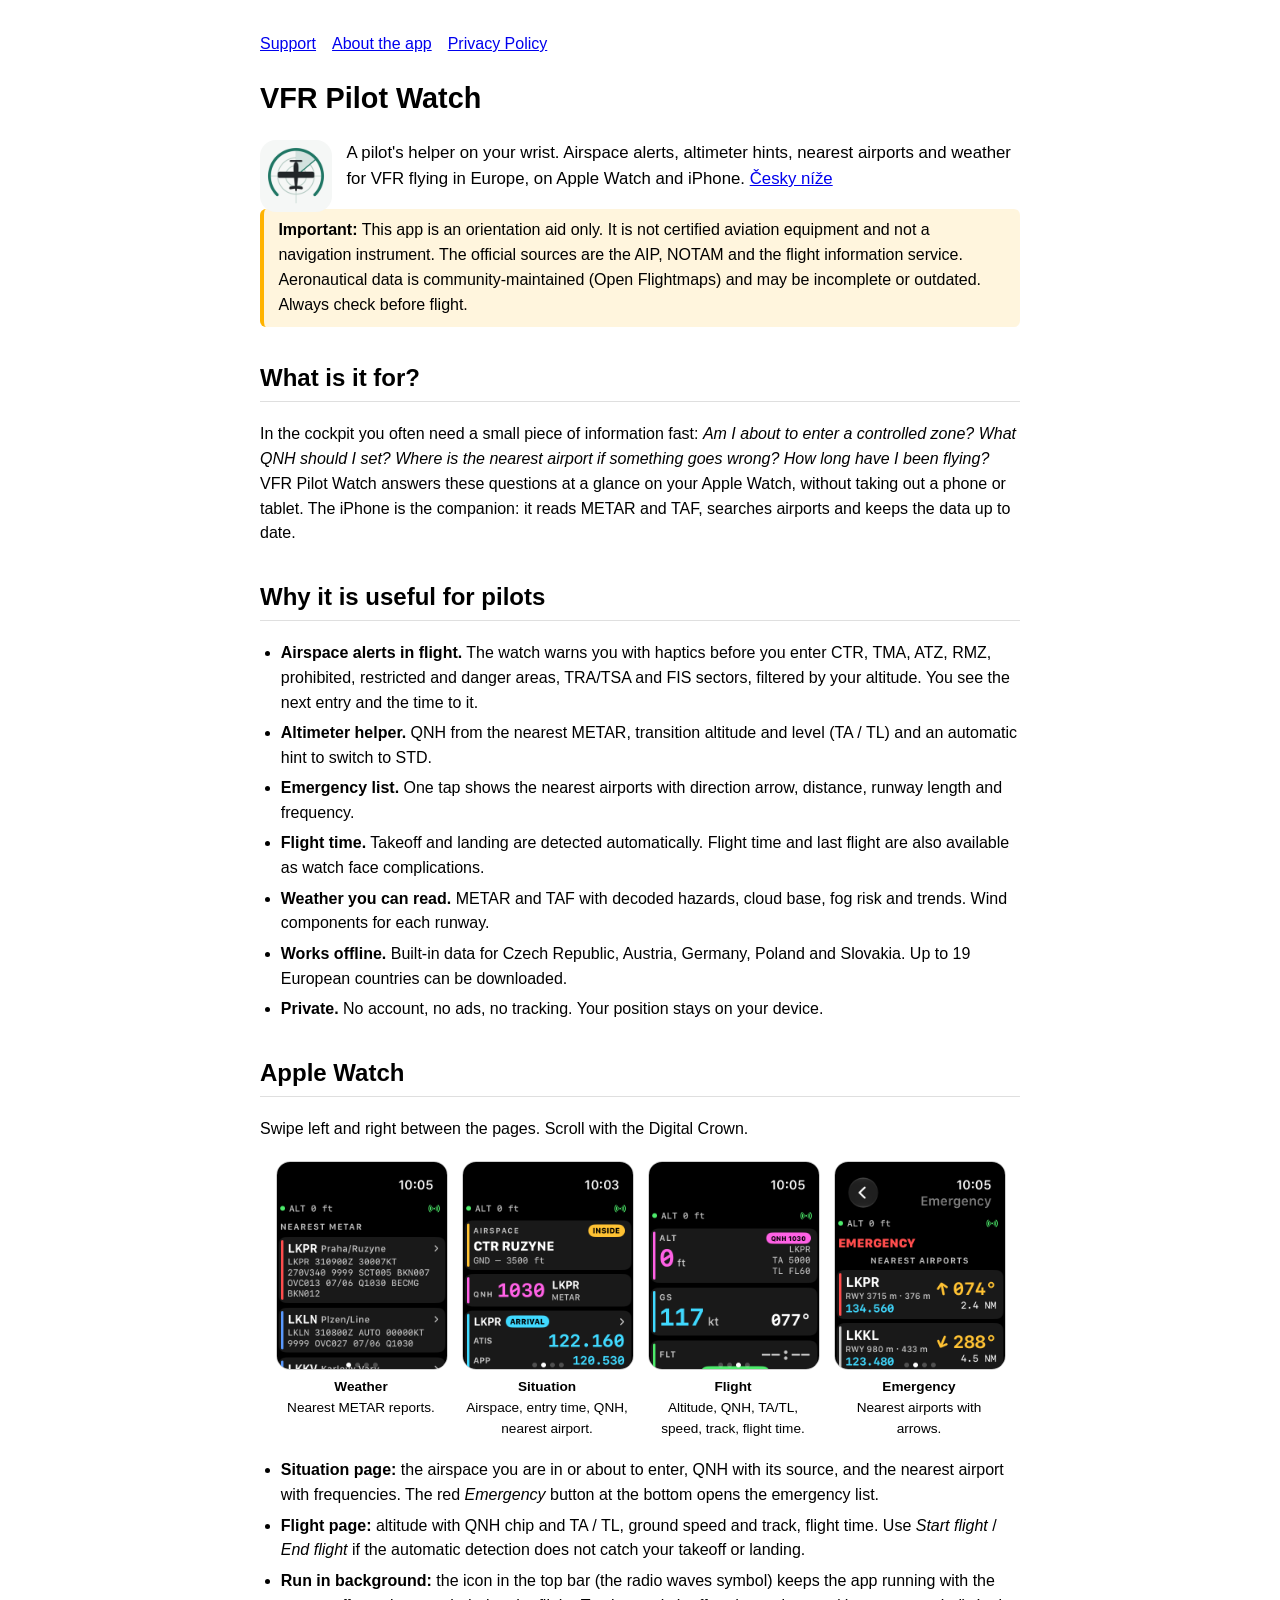
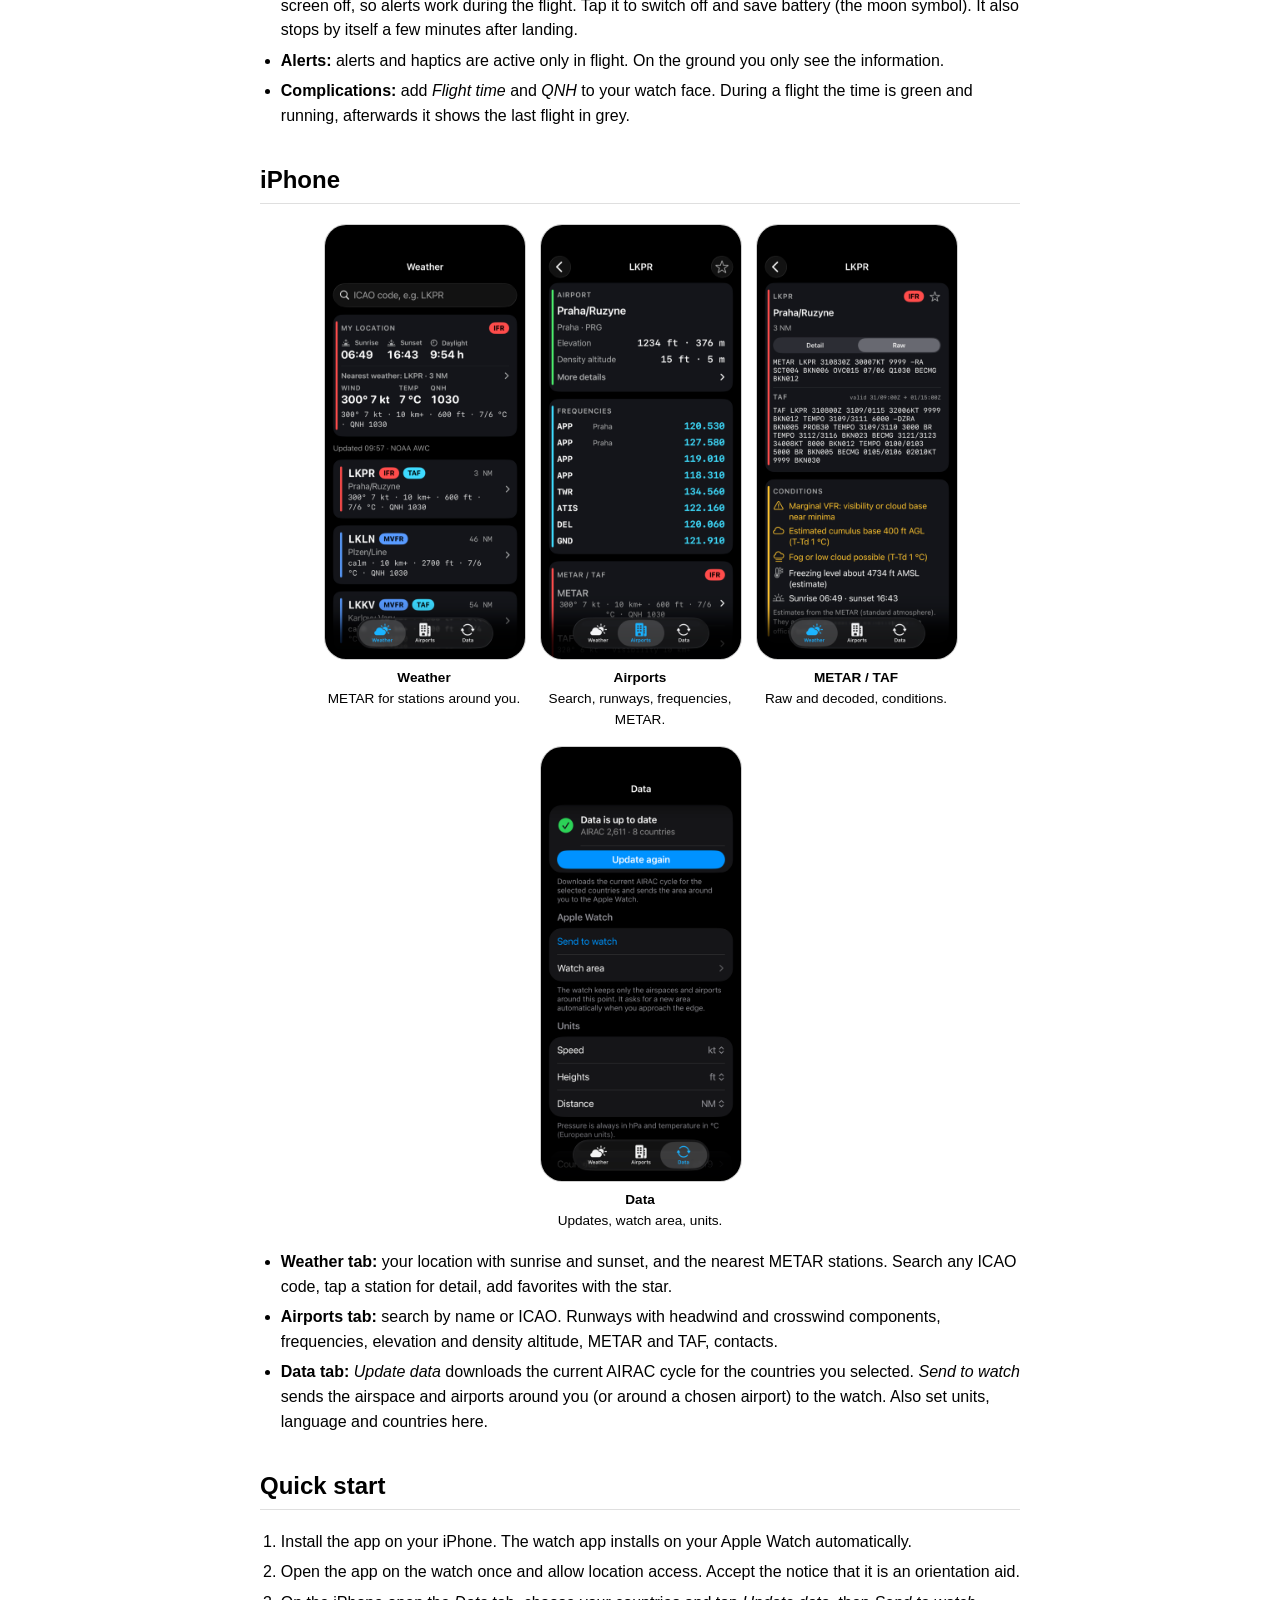
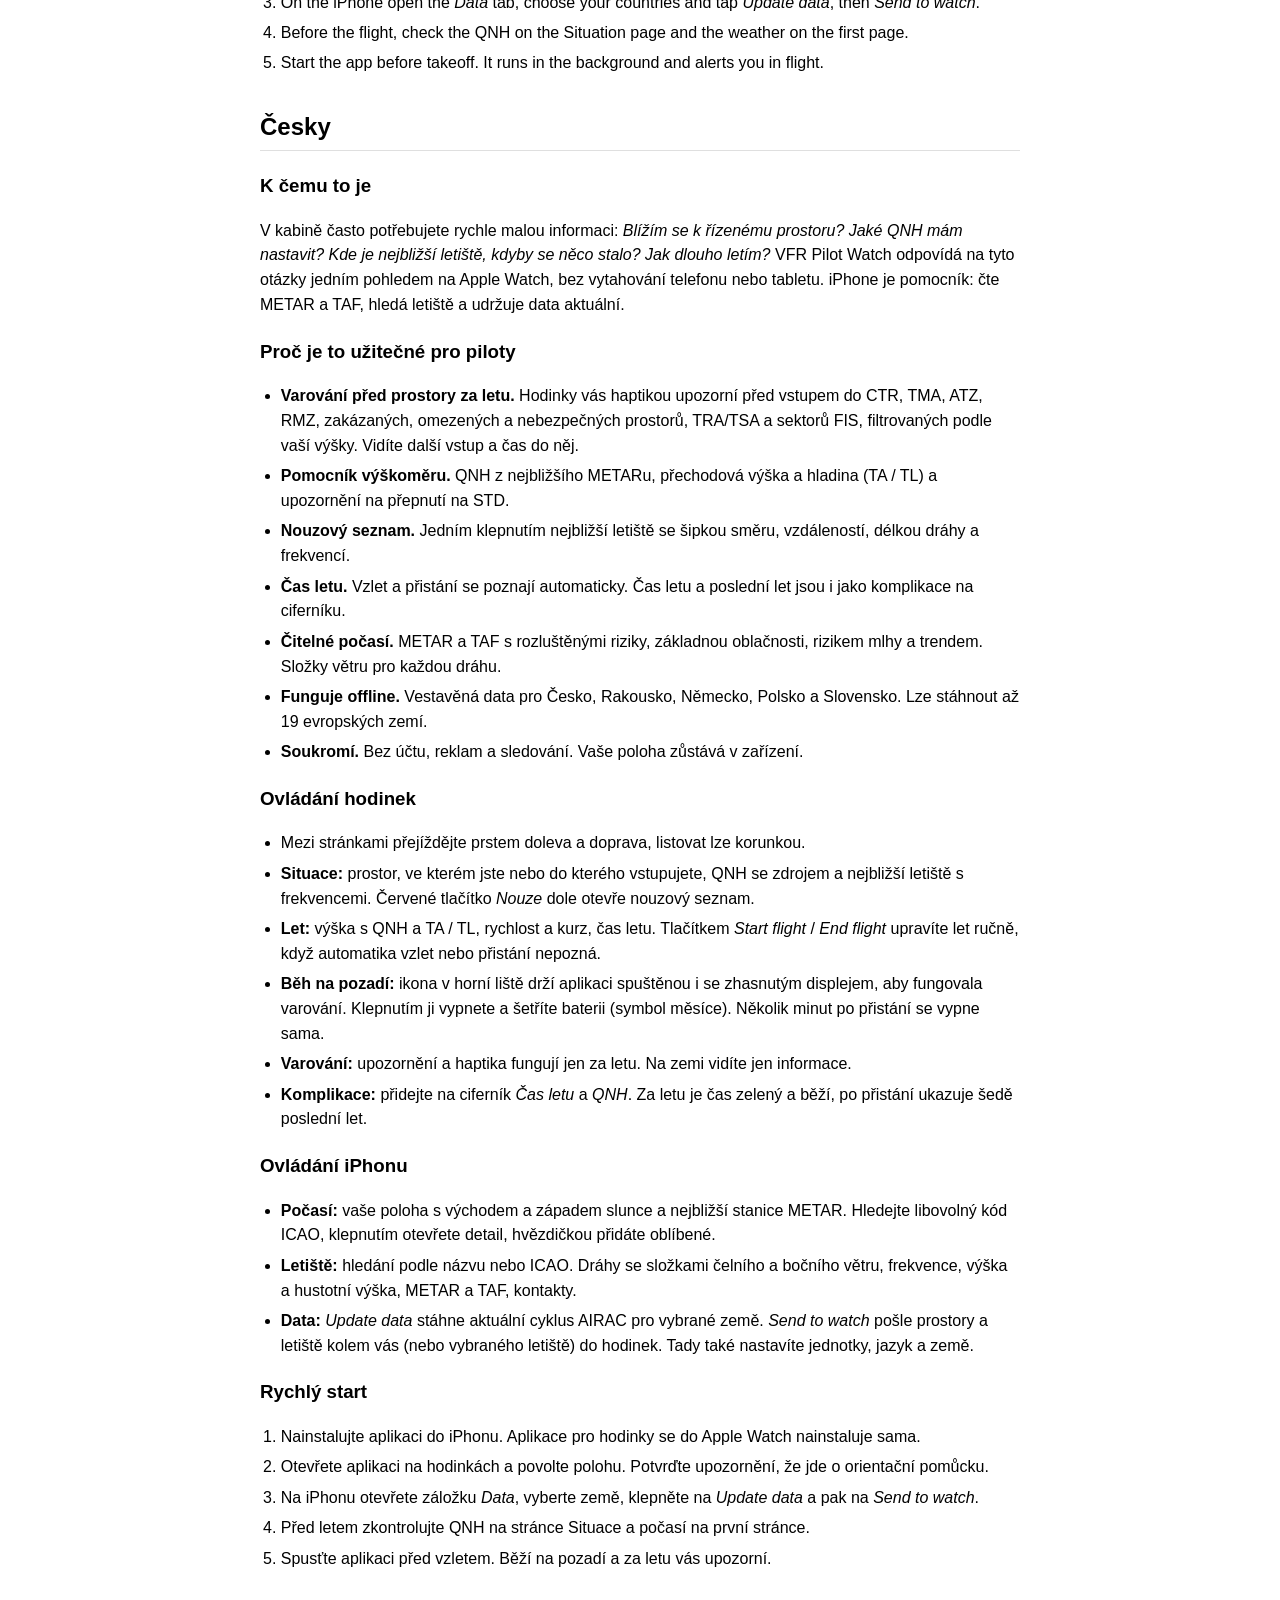
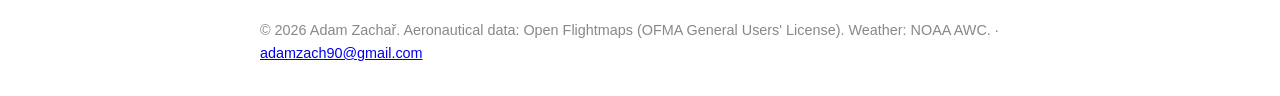
==== app.html @ dc6bc384 "Add About the app page with screenshots" ====
<!doctype html>
<html lang="en">
<head>
<meta charset="utf-8">
<meta name="viewport" content="width=device-width, initial-scale=1">
<title>VFR Pilot Watch – About the app</title>
<link rel="stylesheet" href="style.css">
</head>
<body>
<nav><a href="index.html">Support</a><a href="app.html">About the app</a><a href="privacy.html">Privacy Policy</a></nav>

<h1>VFR Pilot Watch</h1>
<p class="lead"><img class="icon" src="img/icon.png" alt="App icon" width="72" height="72">
A pilot's helper on your wrist. Airspace alerts, altimeter hints, nearest airports and weather for VFR flying in Europe, on Apple Watch and iPhone. <a href="#cs">Česky níže</a></p>

<div class="note">
<strong>Important:</strong> This app is an orientation aid only. It is not certified aviation equipment and not a navigation instrument.
The official sources are the AIP, NOTAM and the flight information service. Aeronautical data is community-maintained
(Open Flightmaps) and may be incomplete or outdated. Always check before flight.
</div>

<h2>What is it for?</h2>
<p>In the cockpit you often need a small piece of information fast: <em>Am I about to enter a controlled zone? What QNH should I set? Where is the nearest airport if something goes wrong? How long have I been flying?</em>
VFR Pilot Watch answers these questions at a glance on your Apple Watch, without taking out a phone or tablet.
The iPhone is the companion: it reads METAR and TAF, searches airports and keeps the data up to date.</p>

<h2>Why it is useful for pilots</h2>
<ul>
<li><strong>Airspace alerts in flight.</strong> The watch warns you with haptics before you enter CTR, TMA, ATZ, RMZ, prohibited, restricted and danger areas, TRA/TSA and FIS sectors, filtered by your altitude. You see the next entry and the time to it.</li>
<li><strong>Altimeter helper.</strong> QNH from the nearest METAR, transition altitude and level (TA / TL) and an automatic hint to switch to STD.</li>
<li><strong>Emergency list.</strong> One tap shows the nearest airports with direction arrow, distance, runway length and frequency.</li>
<li><strong>Flight time.</strong> Takeoff and landing are detected automatically. Flight time and last flight are also available as watch face complications.</li>
<li><strong>Weather you can read.</strong> METAR and TAF with decoded hazards, cloud base, fog risk and trends. Wind components for each runway.</li>
<li><strong>Works offline.</strong> Built-in data for Czech Republic, Austria, Germany, Poland and Slovakia. Up to 19 European countries can be downloaded.</li>
<li><strong>Private.</strong> No account, no ads, no tracking. Your position stays on your device.</li>
</ul>

<h2>Apple Watch</h2>
<p>Swipe left and right between the pages. Scroll with the Digital Crown.</p>
<div class="shots watch">
<figure><img src="img/watch-3.png" alt="Nearest METAR on Apple Watch"><figcaption><strong>Weather</strong><br>Nearest METAR reports.</figcaption></figure>
<figure><img src="img/watch-1.png" alt="Situation page on Apple Watch"><figcaption><strong>Situation</strong><br>Airspace, entry time, QNH, nearest airport.</figcaption></figure>
<figure><img src="img/watch-2.png" alt="Flight page on Apple Watch"><figcaption><strong>Flight</strong><br>Altitude, QNH, TA/TL, speed, track, flight time.</figcaption></figure>
<figure><img src="img/watch-4.png" alt="Emergency page on Apple Watch"><figcaption><strong>Emergency</strong><br>Nearest airports with arrows.</figcaption></figure>
</div>
<ul>
<li><strong>Situation page:</strong> the airspace you are in or about to enter, QNH with its source, and the nearest airport with frequencies. The red <em>Emergency</em> button at the bottom opens the emergency list.</li>
<li><strong>Flight page:</strong> altitude with QNH chip and TA / TL, ground speed and track, flight time. Use <em>Start flight</em> / <em>End flight</em> if the automatic detection does not catch your takeoff or landing.</li>
<li><strong>Run in background:</strong> the icon in the top bar (the radio waves symbol) keeps the app running with the screen off, so alerts work during the flight. Tap it to switch off and save battery (the moon symbol). It also stops by itself a few minutes after landing.</li>
<li><strong>Alerts:</strong> alerts and haptics are active only in flight. On the ground you only see the information.</li>
<li><strong>Complications:</strong> add <em>Flight time</em> and <em>QNH</em> to your watch face. During a flight the time is green and running, afterwards it shows the last flight in grey.</li>
</ul>

<h2>iPhone</h2>
<div class="shots phone">
<figure><img src="img/iphone-2.png" alt="Weather tab on iPhone"><figcaption><strong>Weather</strong><br>METAR for stations around you.</figcaption></figure>
<figure><img src="img/iphone-1.png" alt="Airport detail on iPhone"><figcaption><strong>Airports</strong><br>Search, runways, frequencies, METAR.</figcaption></figure>
<figure><img src="img/iphone-3.png" alt="METAR and TAF detail on iPhone"><figcaption><strong>METAR / TAF</strong><br>Raw and decoded, conditions.</figcaption></figure>
<figure><img src="img/iphone-4.png" alt="Data tab on iPhone"><figcaption><strong>Data</strong><br>Updates, watch area, units.</figcaption></figure>
</div>
<ul>
<li><strong>Weather tab:</strong> your location with sunrise and sunset, and the nearest METAR stations. Search any ICAO code, tap a station for detail, add favorites with the star.</li>
<li><strong>Airports tab:</strong> search by name or ICAO. Runways with headwind and crosswind components, frequencies, elevation and density altitude, METAR and TAF, contacts.</li>
<li><strong>Data tab:</strong> <em>Update data</em> downloads the current AIRAC cycle for the countries you selected. <em>Send to watch</em> sends the airspace and airports around you (or around a chosen airport) to the watch. Also set units, language and countries here.</li>
</ul>

<h2>Quick start</h2>
<ol>
<li>Install the app on your iPhone. The watch app installs on your Apple Watch automatically.</li>
<li>Open the app on the watch once and allow location access. Accept the notice that it is an orientation aid.</li>
<li>On the iPhone open the <em>Data</em> tab, choose your countries and tap <em>Update data</em>, then <em>Send to watch</em>.</li>
<li>Before the flight, check the QNH on the Situation page and the weather on the first page.</li>
<li>Start the app before takeoff. It runs in the background and alerts you in flight.</li>
</ol>

<h2 id="cs">Česky</h2>
<h3>K čemu to je</h3>
<p>V kabině často potřebujete rychle malou informaci: <em>Blížím se k řízenému prostoru? Jaké QNH mám nastavit? Kde je nejbližší letiště, kdyby se něco stalo? Jak dlouho letím?</em>
VFR Pilot Watch odpovídá na tyto otázky jedním pohledem na Apple Watch, bez vytahování telefonu nebo tabletu.
iPhone je pomocník: čte METAR a TAF, hledá letiště a udržuje data aktuální.</p>

<h3>Proč je to užitečné pro piloty</h3>
<ul>
<li><strong>Varování před prostory za letu.</strong> Hodinky vás haptikou upozorní před vstupem do CTR, TMA, ATZ, RMZ, zakázaných, omezených a nebezpečných prostorů, TRA/TSA a sektorů FIS, filtrovaných podle vaší výšky. Vidíte další vstup a čas do něj.</li>
<li><strong>Pomocník výškoměru.</strong> QNH z nejbližšího METARu, přechodová výška a hladina (TA / TL) a upozornění na přepnutí na STD.</li>
<li><strong>Nouzový seznam.</strong> Jedním klepnutím nejbližší letiště se šipkou směru, vzdáleností, délkou dráhy a frekvencí.</li>
<li><strong>Čas letu.</strong> Vzlet a přistání se poznají automaticky. Čas letu a poslední let jsou i jako komplikace na ciferníku.</li>
<li><strong>Čitelné počasí.</strong> METAR a TAF s rozluštěnými riziky, základnou oblačnosti, rizikem mlhy a trendem. Složky větru pro každou dráhu.</li>
<li><strong>Funguje offline.</strong> Vestavěná data pro Česko, Rakousko, Německo, Polsko a Slovensko. Lze stáhnout až 19 evropských zemí.</li>
<li><strong>Soukromí.</strong> Bez účtu, reklam a sledování. Vaše poloha zůstává v zařízení.</li>
</ul>

<h3>Ovládání hodinek</h3>
<ul>
<li>Mezi stránkami přejíždějte prstem doleva a doprava, listovat lze korunkou.</li>
<li><strong>Situace:</strong> prostor, ve kterém jste nebo do kterého vstupujete, QNH se zdrojem a nejbližší letiště s frekvencemi. Červené tlačítko <em>Nouze</em> dole otevře nouzový seznam.</li>
<li><strong>Let:</strong> výška s QNH a TA / TL, rychlost a kurz, čas letu. Tlačítkem <em>Start flight</em> / <em>End flight</em> upravíte let ručně, když automatika vzlet nebo přistání nepozná.</li>
<li><strong>Běh na pozadí:</strong> ikona v horní liště drží aplikaci spuštěnou i se zhasnutým displejem, aby fungovala varování. Klepnutím ji vypnete a šetříte baterii (symbol měsíce). Několik minut po přistání se vypne sama.</li>
<li><strong>Varování:</strong> upozornění a haptika fungují jen za letu. Na zemi vidíte jen informace.</li>
<li><strong>Komplikace:</strong> přidejte na ciferník <em>Čas letu</em> a <em>QNH</em>. Za letu je čas zelený a běží, po přistání ukazuje šedě poslední let.</li>
</ul>

<h3>Ovládání iPhonu</h3>
<ul>
<li><strong>Počasí:</strong> vaše poloha s východem a západem slunce a nejbližší stanice METAR. Hledejte libovolný kód ICAO, klepnutím otevřete detail, hvězdičkou přidáte oblíbené.</li>
<li><strong>Letiště:</strong> hledání podle názvu nebo ICAO. Dráhy se složkami čelního a bočního větru, frekvence, výška a hustotní výška, METAR a TAF, kontakty.</li>
<li><strong>Data:</strong> <em>Update data</em> stáhne aktuální cyklus AIRAC pro vybrané země. <em>Send to watch</em> pošle prostory a letiště kolem vás (nebo vybraného letiště) do hodinek. Tady také nastavíte jednotky, jazyk a země.</li>
</ul>

<h3>Rychlý start</h3>
<ol>
<li>Nainstalujte aplikaci do iPhonu. Aplikace pro hodinky se do Apple Watch nainstaluje sama.</li>
<li>Otevřete aplikaci na hodinkách a povolte polohu. Potvrďte upozornění, že jde o orientační pomůcku.</li>
<li>Na iPhonu otevřete záložku <em>Data</em>, vyberte země, klepněte na <em>Update data</em> a pak na <em>Send to watch</em>.</li>
<li>Před letem zkontrolujte QNH na stránce Situace a počasí na první stránce.</li>
<li>Spusťte aplikaci před vzletem. Běží na pozadí a za letu vás upozorní.</li>
</ol>

<footer>© 2026 Adam Zachař. Aeronautical data: Open Flightmaps (OFMA General Users' License). Weather: NOAA AWC. · <a href="mailto:adamzach90@gmail.com">adamzach90@gmail.com</a></footer>
</body>
</html>
---- style.css ----
:root { color-scheme: light dark; }
body { font: 16px/1.55 -apple-system, BlinkMacSystemFont, "Segoe UI", Roboto, sans-serif; max-width: 760px; margin: 2rem auto; padding: 0 1.2rem; }
h1 { font-size: 1.8rem; } h2 { margin-top: 2rem; border-bottom: 1px solid #8884; padding-bottom: .3rem; }
nav a { margin-right: 1rem; } code { background: #8882; padding: 0 .3em; border-radius: 4px; }
.note { background: #ffb30022; border-left: 4px solid #ffb300; padding: .6rem .9rem; border-radius: 6px; }
footer { margin-top: 3rem; font-size: .9rem; color: #888; }
.lead { font-size: 1.05rem; }
.lead .icon { float: left; margin: 0 .9rem .4rem 0; border-radius: 16px; }
.shots { display: flex; flex-wrap: wrap; gap: 1rem; justify-content: center; margin: 1.2rem 0; }
.shots figure { margin: 0; text-align: center; font-size: .85rem; }
.shots img { display: block; margin: 0 auto .4rem; border-radius: 14px; border: 1px solid #8886; }
.shots.watch figure { width: 170px; }
.shots.watch img { width: 170px; height: auto; }
.shots.phone figure { width: 200px; }
.shots.phone img { width: 200px; height: auto; border-radius: 22px; }
ol, ul { padding-left: 1.3rem; }
li { margin: .35rem 0; }
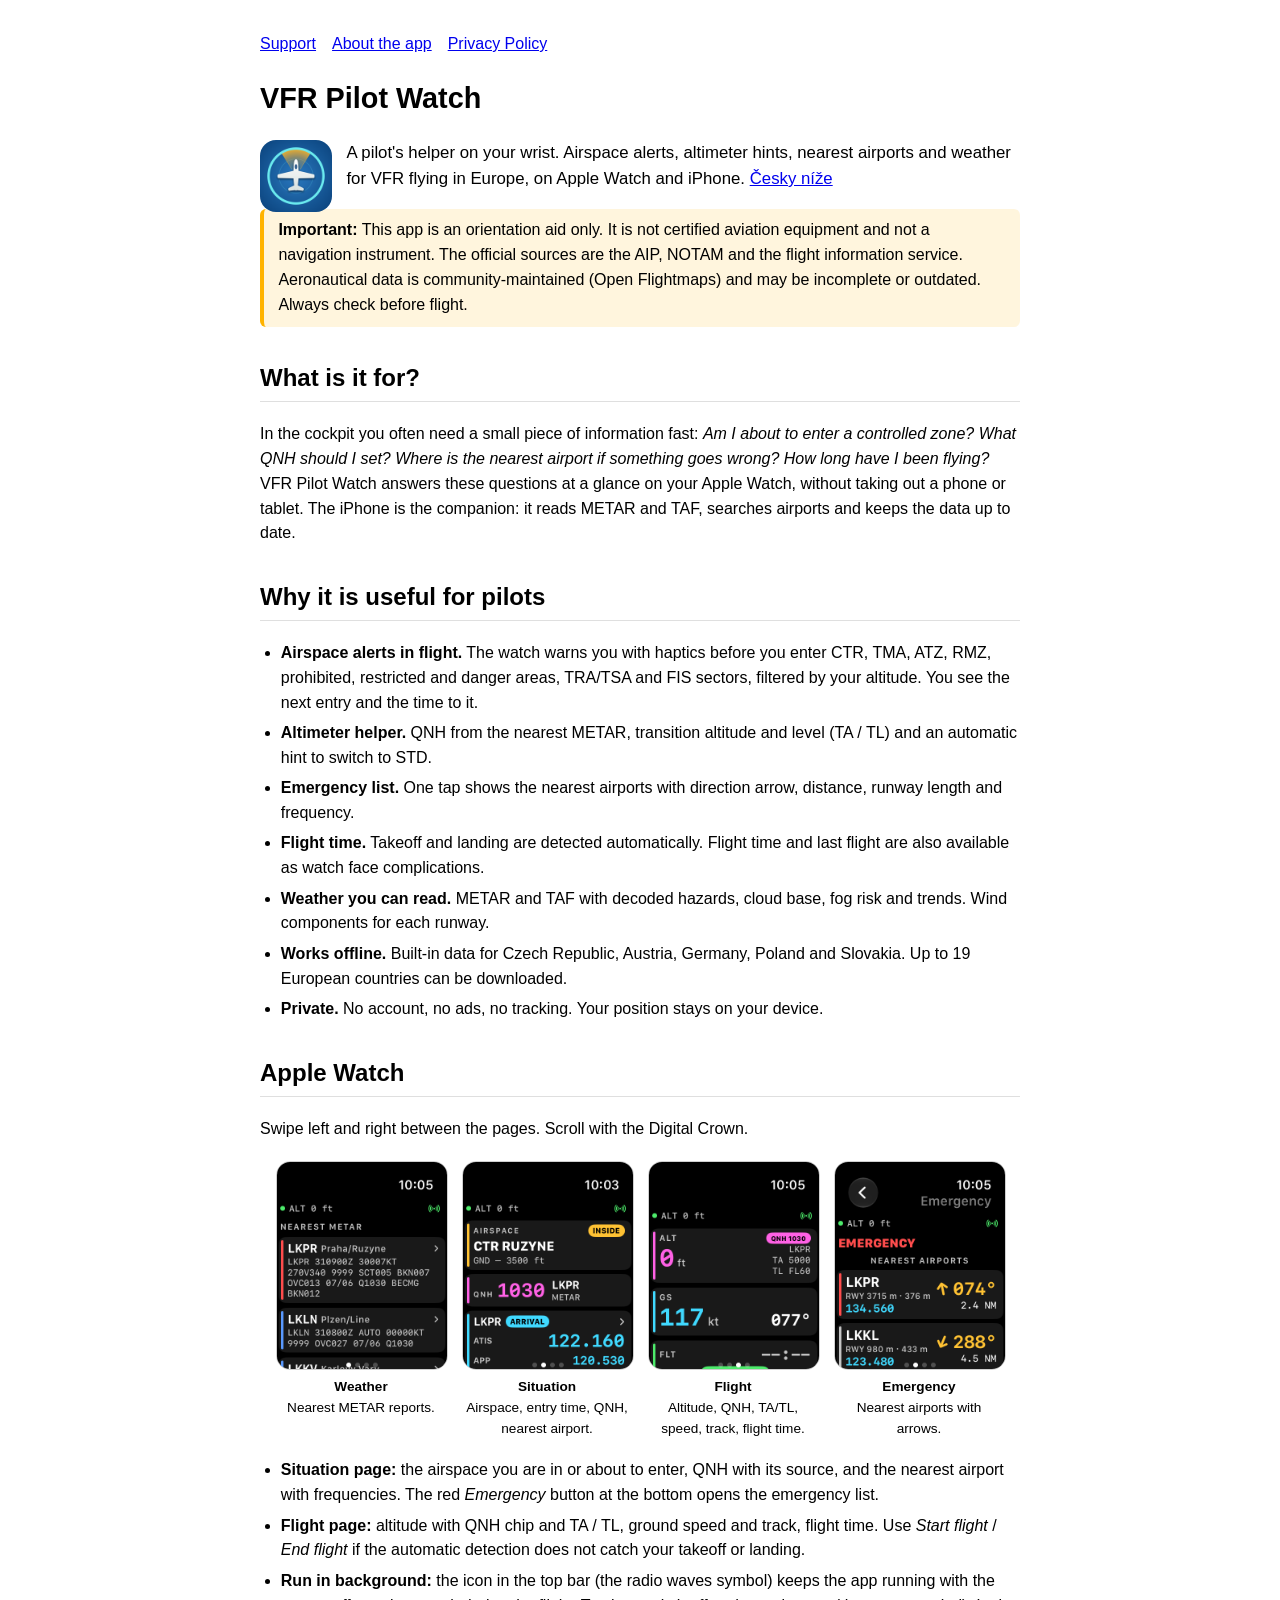
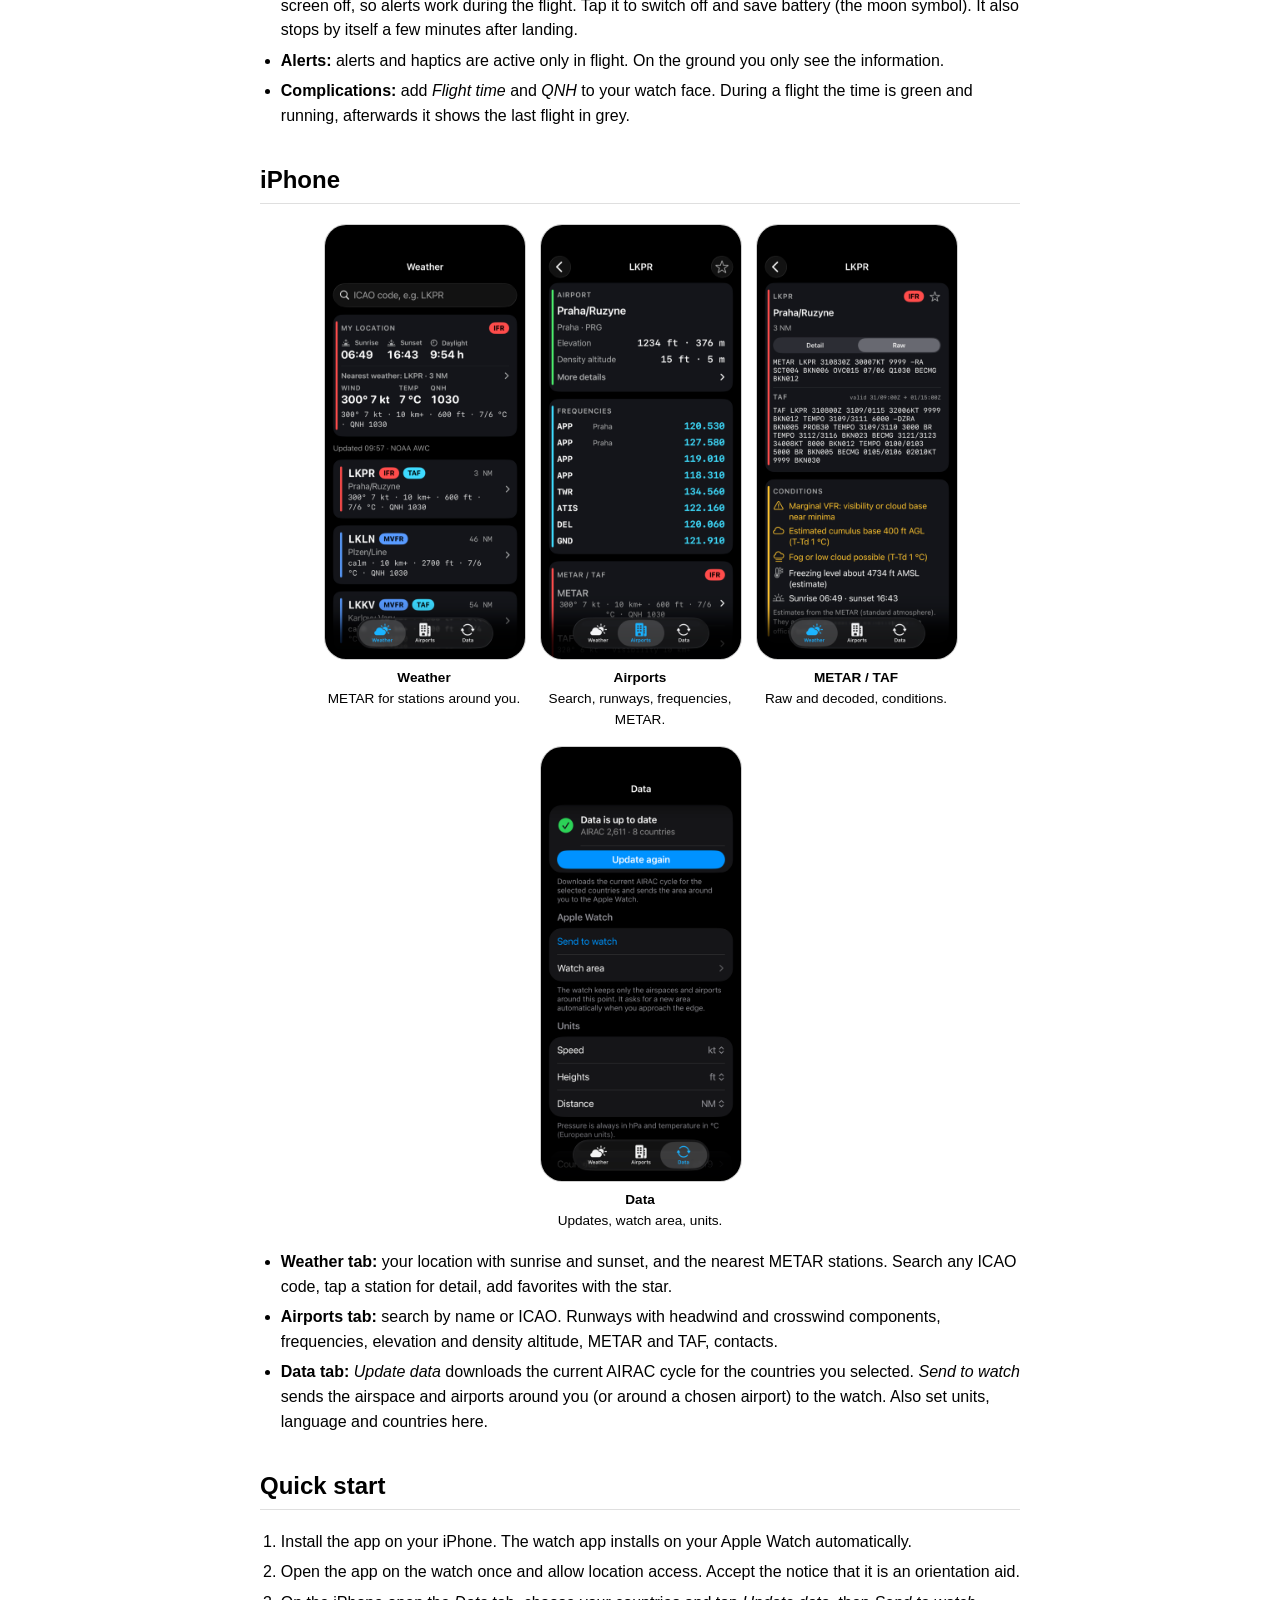
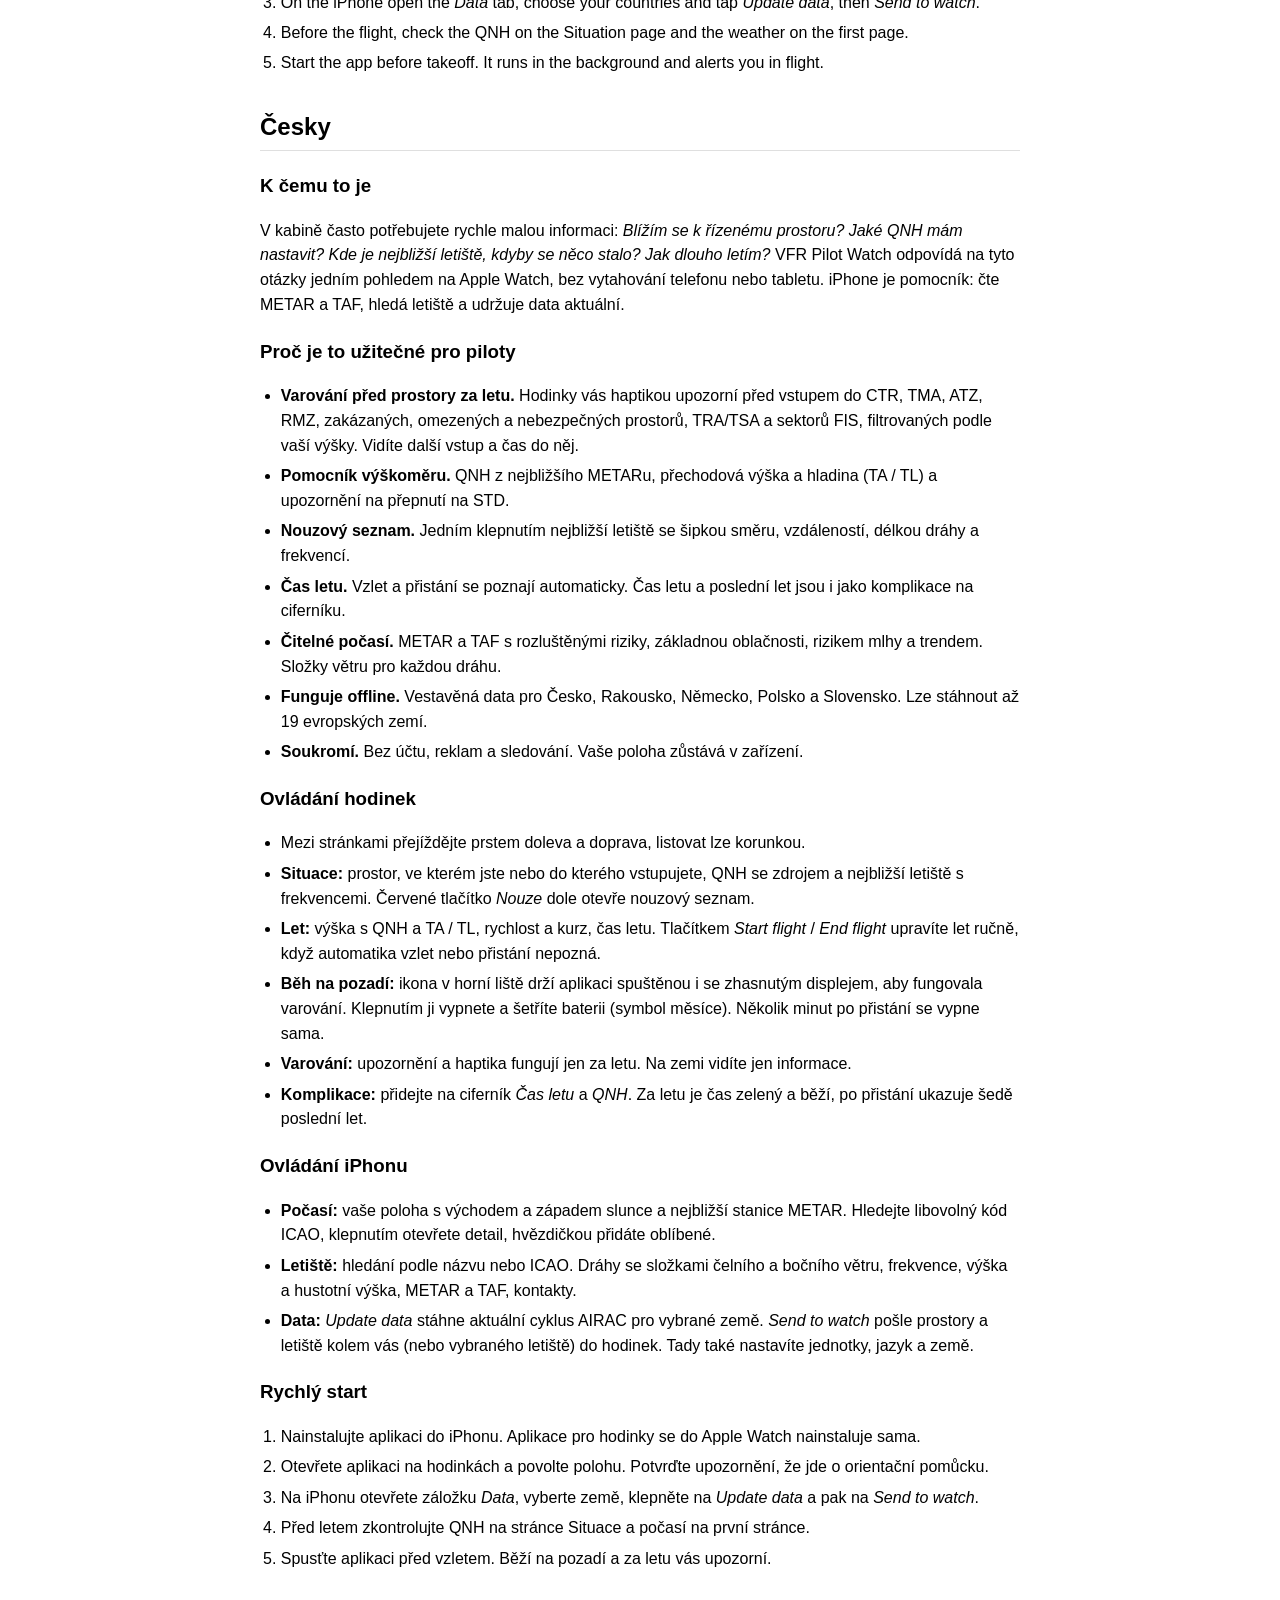
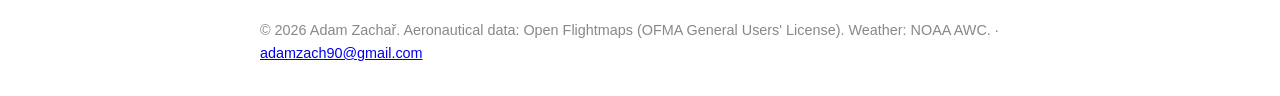
==== commit 581c4c47: "Icon under new filename to bypass cache" ====
--- a/app.html
+++ b/app.html
@@ -10,7 +10,7 @@
 <nav><a href="index.html">Support</a><a href="app.html">About the app</a><a href="privacy.html">Privacy Policy</a></nav>
 
 <h1>VFR Pilot Watch</h1>
-<p class="lead"><img class="icon" src="img/icon.png" alt="App icon" width="72" height="72">
+<p class="lead"><img class="icon" src="img/icon-v2.png" alt="App icon" width="72" height="72">
 A pilot's helper on your wrist. Airspace alerts, altimeter hints, nearest airports and weather for VFR flying in Europe, on Apple Watch and iPhone. <a href="#cs">Česky níže</a></p>
 
 <div class="note">
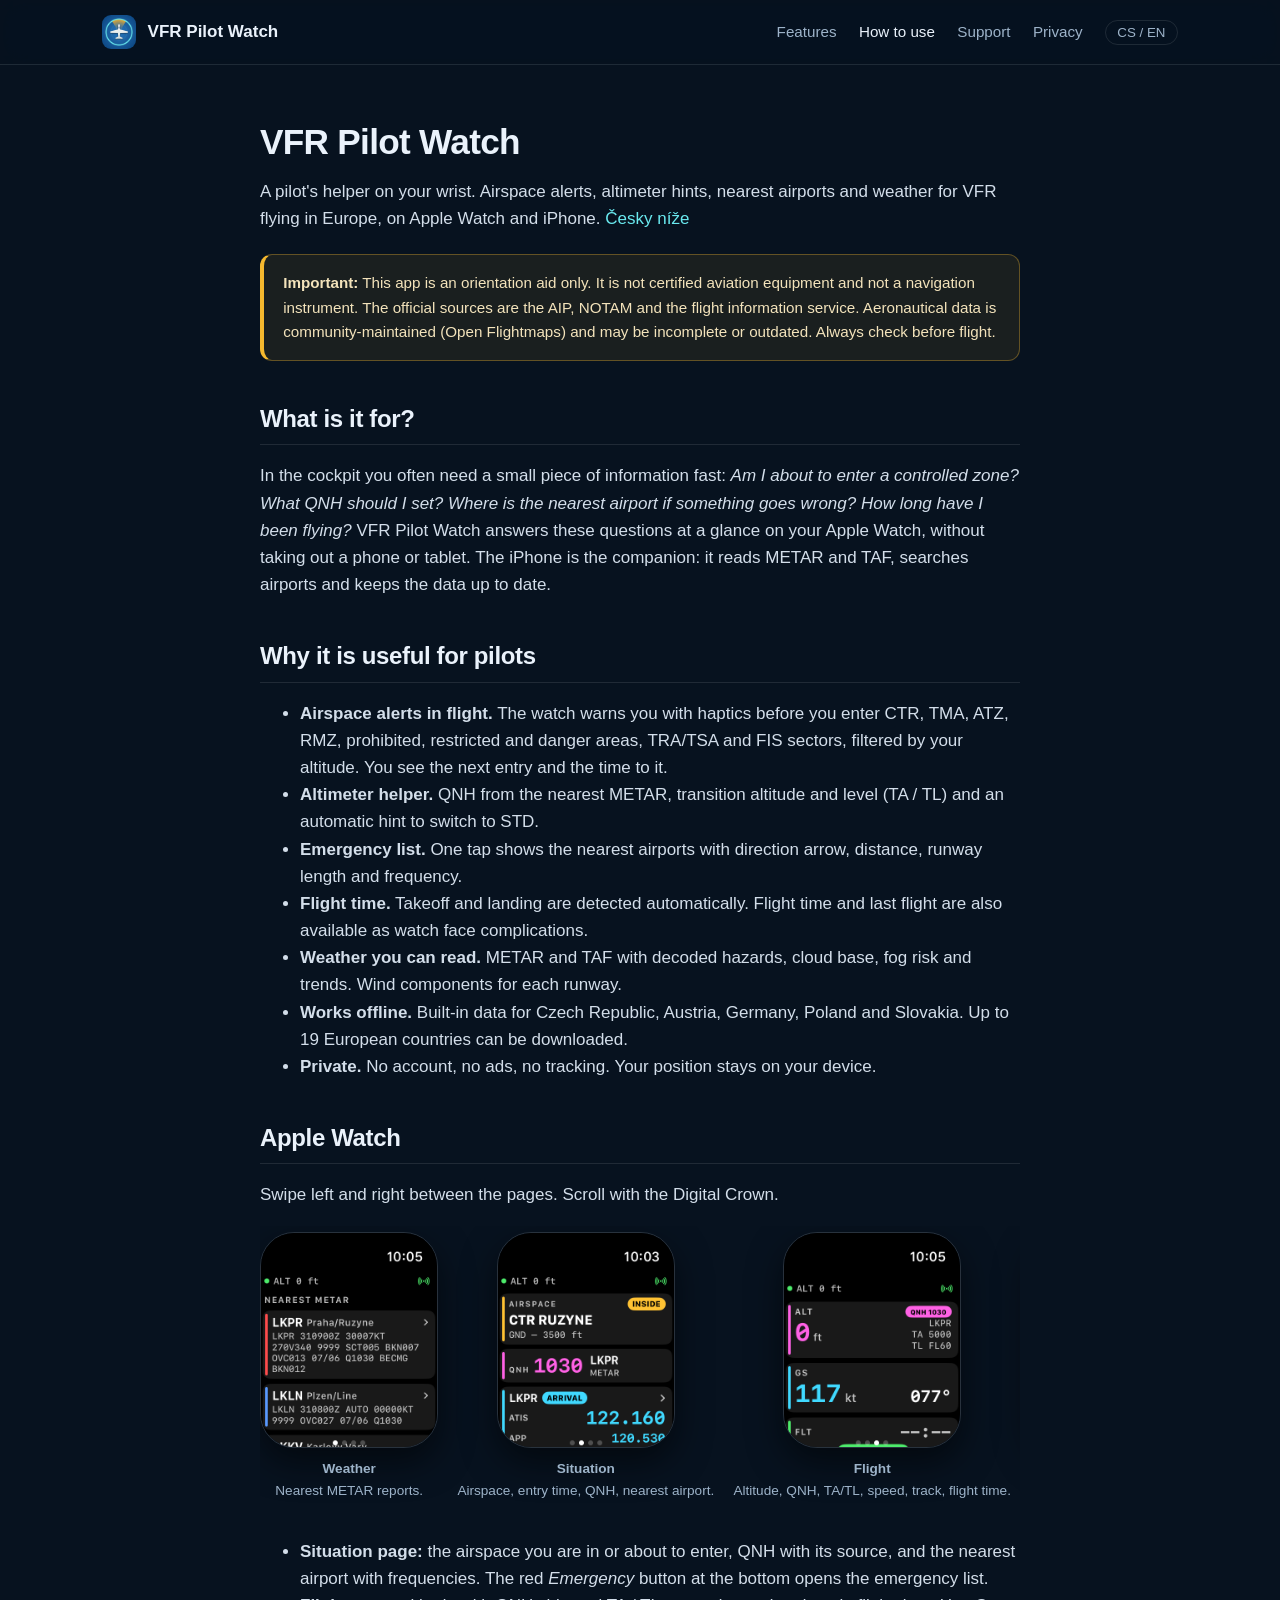
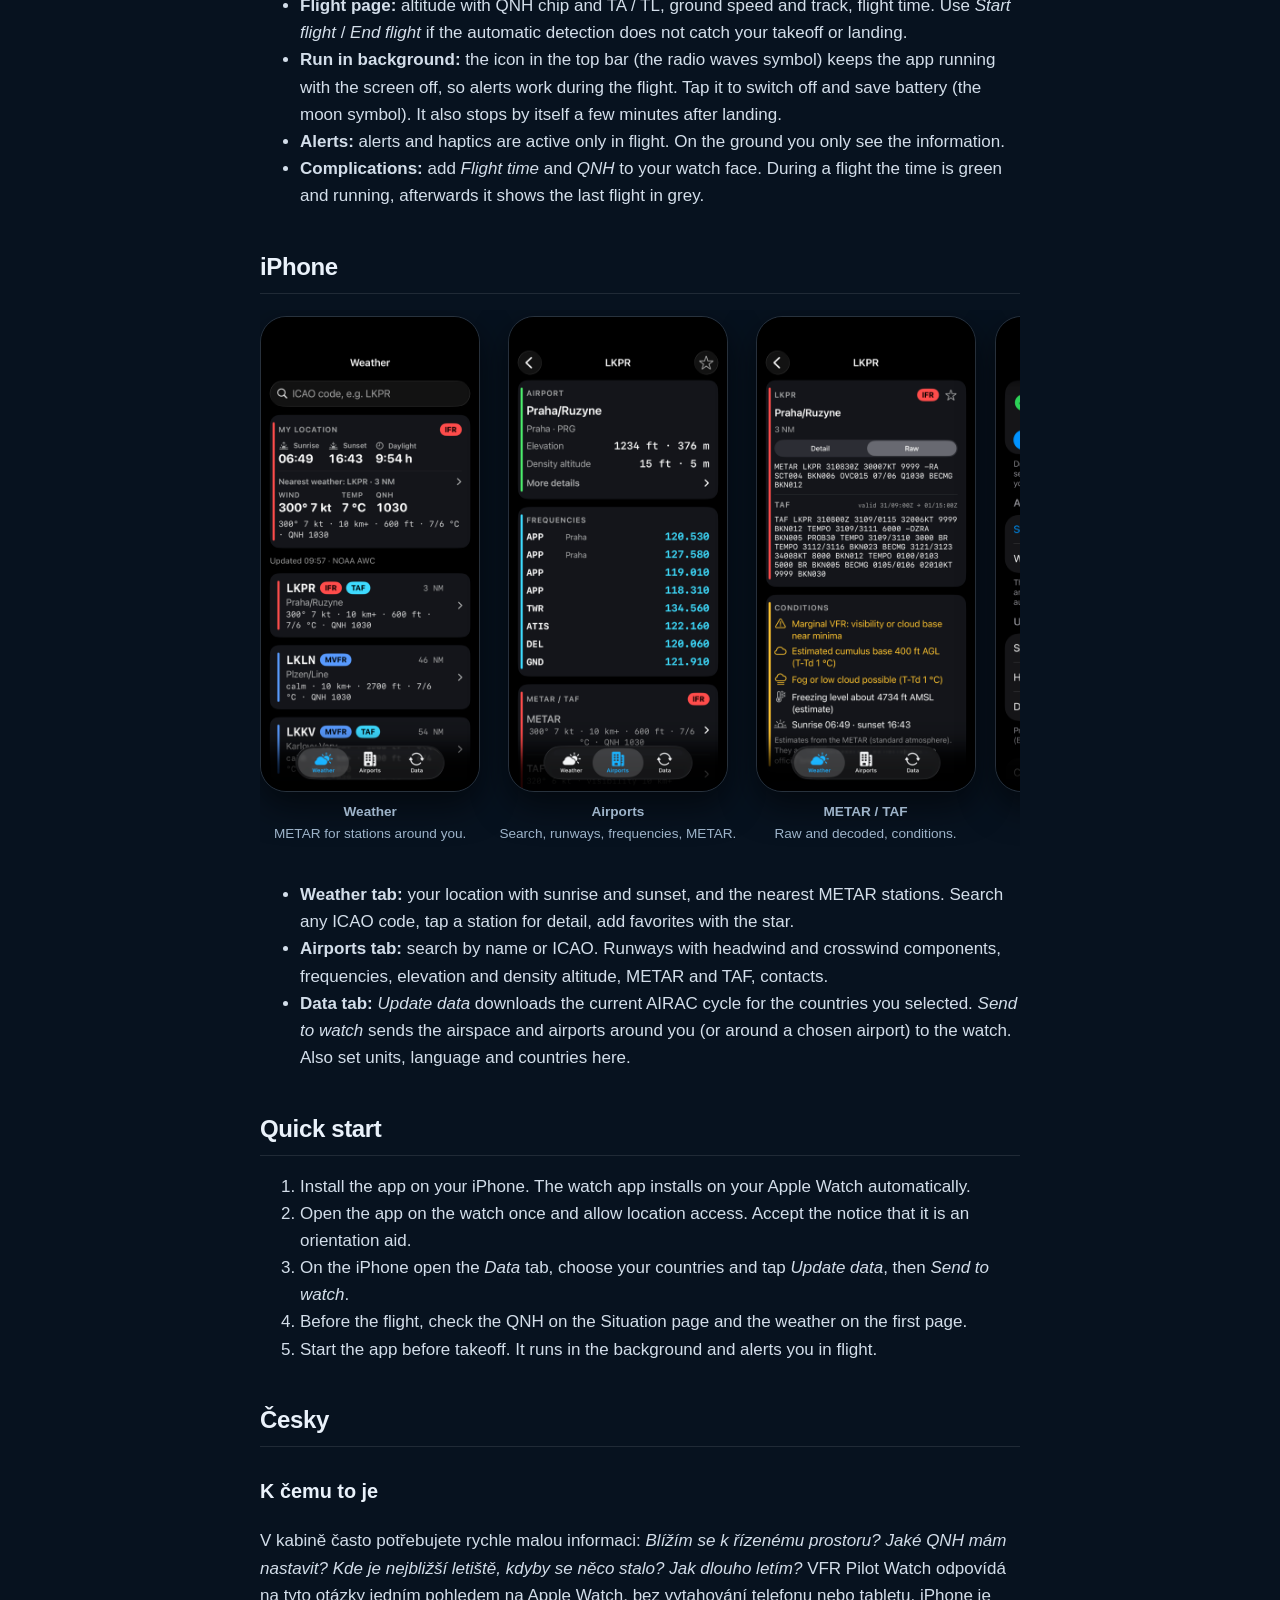
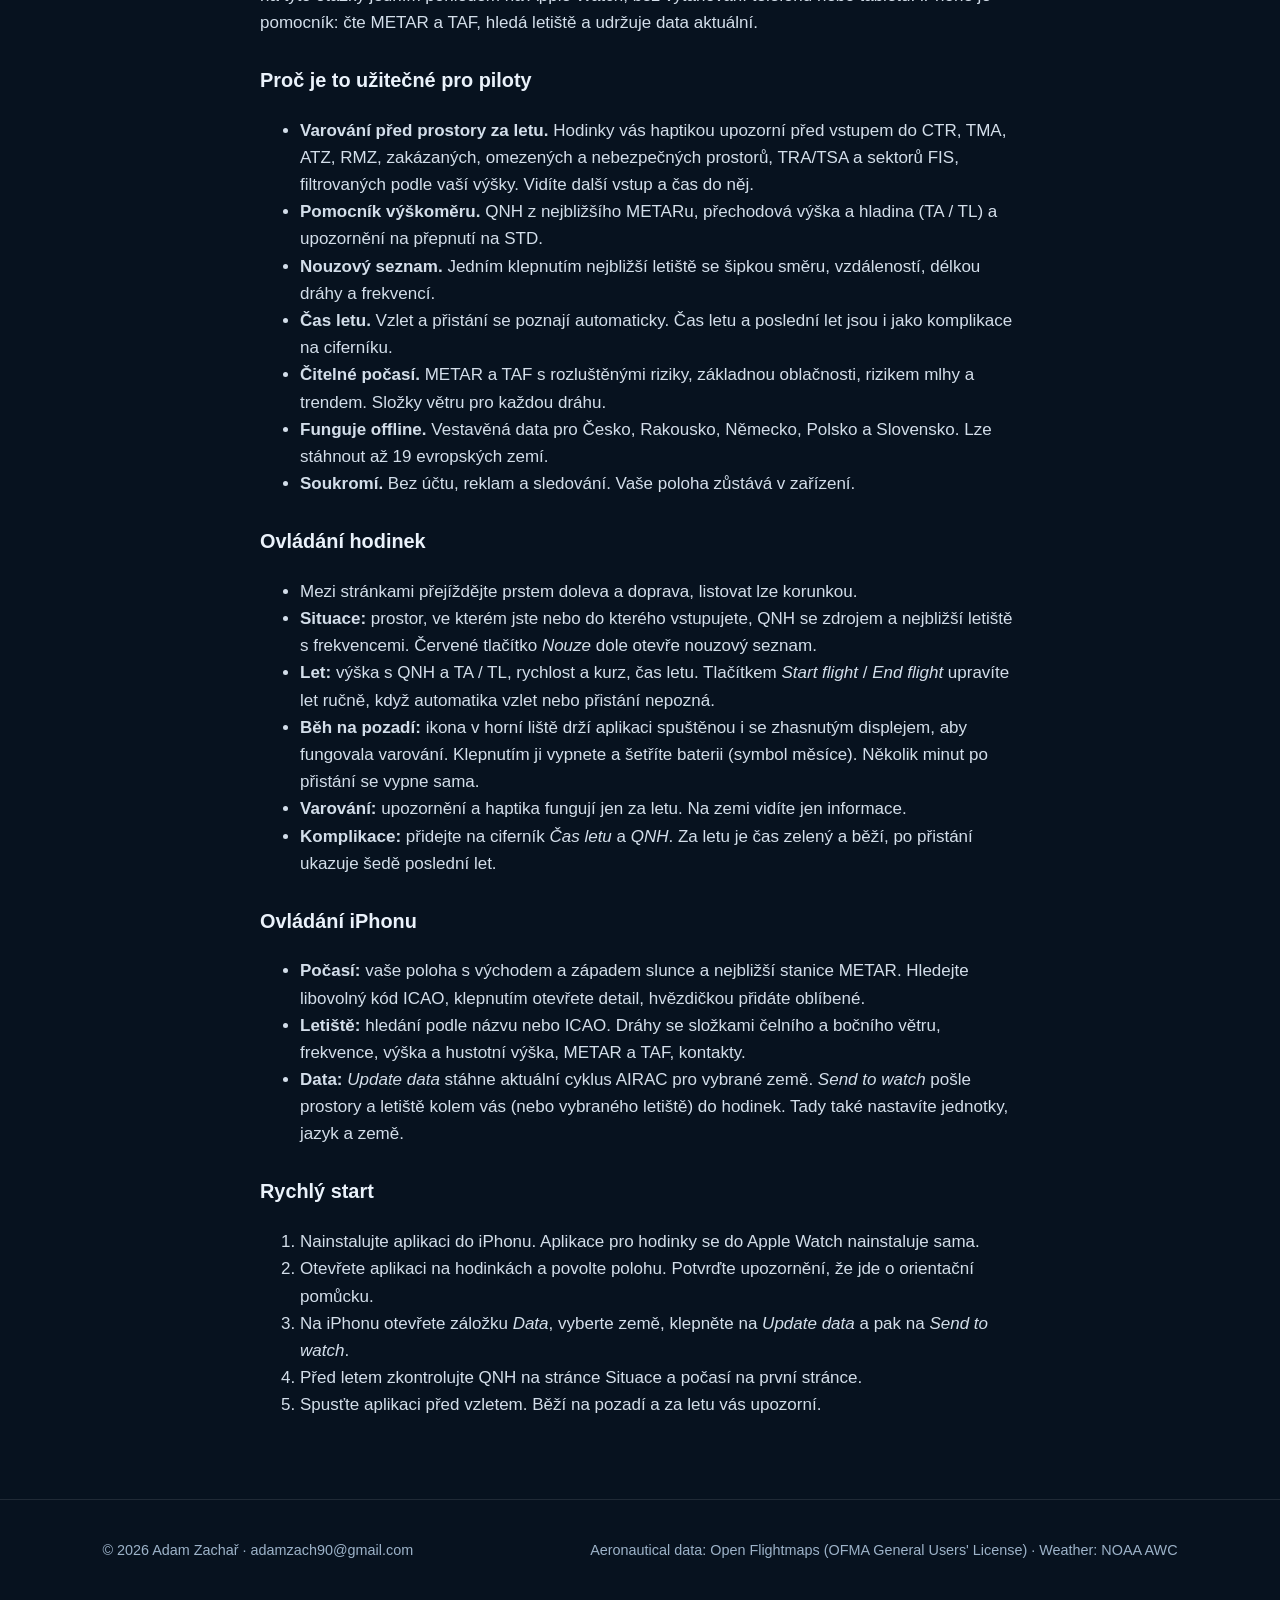
==== commit a9e78063: "New website design" ====
--- a/app.html
+++ b/app.html
@@ -1,16 +1,27 @@
 <!doctype html>
-<html lang="en">
+<html lang="en" data-lang="en">
 <head>
 <meta charset="utf-8">
 <meta name="viewport" content="width=device-width, initial-scale=1">
-<title>VFR Pilot Watch – About the app</title>
+<title>VFR Pilot Watch – How to use</title>
+<meta name="description" content="How to use VFR Pilot Watch on Apple Watch and iPhone.">
+<meta name="theme-color" content="#07121f">
+<link rel="icon" href="img/icon-v2.png">
+<meta property="og:title" content="VFR Pilot Watch – How to use"><meta property="og:description" content="How to use VFR Pilot Watch on Apple Watch and iPhone."><meta property="og:image" content="img/icon-v2.png">
 <link rel="stylesheet" href="style.css">
 </head>
 <body>
-<nav><a href="index.html">Support</a><a href="app.html">About the app</a><a href="privacy.html">Privacy Policy</a></nav>
-
-<h1>VFR Pilot Watch</h1>
-<p class="lead"><img class="icon" src="img/icon-v2.png" alt="App icon" width="72" height="72">
+<header class="nav"><div class="wrap">
+<a class="brand" href="index.html"><img src="img/icon-v2.png" alt=""><span>VFR Pilot Watch</span></a>
+<nav>
+<a class="hide" href="index.html#features"><span class="en">Features</span><span class="cs">Funkce</span></a>
+<a class="on" href="app.html"><span class="en">How to use</span><span class="cs">Ovládání</span></a>
+<a class="hide" href="index.html#support"><span class="en">Support</span><span class="cs">Podpora</span></a>
+<a class="" href="privacy.html"><span class="en">Privacy</span><span class="cs">Soukromí</span></a>
+<button class="lang" id="lang" type="button" aria-label="Language">CS / EN</button>
+</nav></div></header>
+<main class="wrap"><div class="doc"><h1>VFR Pilot Watch</h1>
+<p>
 A pilot's helper on your wrist. Airspace alerts, altimeter hints, nearest airports and weather for VFR flying in Europe, on Apple Watch and iPhone. <a href="#cs">Česky níže</a></p>
 
 <div class="note">
@@ -37,7 +48,7 @@
 
 <h2>Apple Watch</h2>
 <p>Swipe left and right between the pages. Scroll with the Digital Crown.</p>
-<div class="shots watch">
+<div class="shots watches">
 <figure><img src="img/watch-3.png" alt="Nearest METAR on Apple Watch"><figcaption><strong>Weather</strong><br>Nearest METAR reports.</figcaption></figure>
 <figure><img src="img/watch-1.png" alt="Situation page on Apple Watch"><figcaption><strong>Situation</strong><br>Airspace, entry time, QNH, nearest airport.</figcaption></figure>
 <figure><img src="img/watch-2.png" alt="Flight page on Apple Watch"><figcaption><strong>Flight</strong><br>Altitude, QNH, TA/TL, speed, track, flight time.</figcaption></figure>
@@ -52,7 +63,7 @@
 </ul>
 
 <h2>iPhone</h2>
-<div class="shots phone">
+<div class="shots phones">
 <figure><img src="img/iphone-2.png" alt="Weather tab on iPhone"><figcaption><strong>Weather</strong><br>METAR for stations around you.</figcaption></figure>
 <figure><img src="img/iphone-1.png" alt="Airport detail on iPhone"><figcaption><strong>Airports</strong><br>Search, runways, frequencies, METAR.</figcaption></figure>
 <figure><img src="img/iphone-3.png" alt="METAR and TAF detail on iPhone"><figcaption><strong>METAR / TAF</strong><br>Raw and decoded, conditions.</figcaption></figure>
@@ -116,6 +127,14 @@
 <li>Spusťte aplikaci před vzletem. Běží na pozadí a za letu vás upozorní.</li>
 </ol>
 
-<footer>© 2026 Adam Zachař. Aeronautical data: Open Flightmaps (OFMA General Users' License). Weather: NOAA AWC. · <a href="mailto:adamzach90@gmail.com">adamzach90@gmail.com</a></footer>
-</body>
-</html>
+</div></main>
+<footer><div class="wrap">
+<div>© 2026 Adam Zachař · <a href="mailto:adamzach90@gmail.com">adamzach90@gmail.com</a></div>
+<div>Aeronautical data: Open Flightmaps (OFMA General Users' License) · Weather: NOAA AWC</div>
+</div></footer>
+<script>
+(function(){var d=document.documentElement,k="lang",s=null;try{s=localStorage.getItem(k)}catch(e){}
+var l=s||((navigator.language||"en").toLowerCase().indexOf("cs")===0?"cs":"en");d.setAttribute("data-lang",l);d.lang=l;
+document.getElementById("lang").addEventListener("click",function(){l=d.getAttribute("data-lang")==="cs"?"en":"cs";d.setAttribute("data-lang",l);d.lang=l;try{localStorage.setItem(k,l)}catch(e){}});})();
+</script>
+</body></html>
--- a/style.css
+++ b/style.css
@@ -1,17 +1,100 @@
-:root { color-scheme: light dark; }
-body { font: 16px/1.55 -apple-system, BlinkMacSystemFont, "Segoe UI", Roboto, sans-serif; max-width: 760px; margin: 2rem auto; padding: 0 1.2rem; }
-h1 { font-size: 1.8rem; } h2 { margin-top: 2rem; border-bottom: 1px solid #8884; padding-bottom: .3rem; }
-nav a { margin-right: 1rem; } code { background: #8882; padding: 0 .3em; border-radius: 4px; }
-.note { background: #ffb30022; border-left: 4px solid #ffb300; padding: .6rem .9rem; border-radius: 6px; }
-footer { margin-top: 3rem; font-size: .9rem; color: #888; }
-.lead { font-size: 1.05rem; }
-.lead .icon { float: left; margin: 0 .9rem .4rem 0; border-radius: 16px; }
-.shots { display: flex; flex-wrap: wrap; gap: 1rem; justify-content: center; margin: 1.2rem 0; }
-.shots figure { margin: 0; text-align: center; font-size: .85rem; }
-.shots img { display: block; margin: 0 auto .4rem; border-radius: 14px; border: 1px solid #8886; }
-.shots.watch figure { width: 170px; }
-.shots.watch img { width: 170px; height: auto; }
-.shots.phone figure { width: 200px; }
-.shots.phone img { width: 200px; height: auto; border-radius: 22px; }
-ol, ul { padding-left: 1.3rem; }
-li { margin: .35rem 0; }
+:root{
+  --bg:#07121f; --bg2:#0b1b2e; --card:#10243a; --card2:#13304d; --line:#ffffff1a;
+  --text:#eaf2fb; --muted:#9db3c9; --cyan:#6aeaf0; --blue:#2b78c9; --amber:#f5b82e; --green:#4ade80; --magenta:#ff62d6; --red:#ff5a4d;
+  --radius:20px; --max:1120px;
+}
+*{box-sizing:border-box}
+html{scroll-behavior:smooth}
+body{margin:0;background:var(--bg);color:var(--text);font:17px/1.6 -apple-system,BlinkMacSystemFont,"SF Pro Text","Segoe UI",Roboto,Helvetica,Arial,sans-serif;-webkit-font-smoothing:antialiased}
+a{color:var(--cyan);text-decoration:none} a:hover{text-decoration:underline}
+img{max-width:100%;display:block}
+.wrap{max-width:var(--max);margin:0 auto;padding:0 1.4rem}
+
+/* navigace */
+header.nav{position:sticky;top:0;z-index:20;background:#07121fcc;backdrop-filter:saturate(1.4) blur(14px);border-bottom:1px solid var(--line)}
+.nav .wrap{display:flex;align-items:center;gap:1.2rem;height:64px}
+.brand{display:flex;align-items:center;gap:.7rem;font-weight:700;color:var(--text)}
+.brand img{width:34px;height:34px;border-radius:9px}
+.nav nav{margin-left:auto;display:flex;gap:1.4rem;align-items:center}
+.nav nav a{color:var(--muted);font-size:.95rem;font-weight:500}
+.nav nav a:hover,.nav nav a.on{color:var(--text);text-decoration:none}
+.lang{border:1px solid var(--line);background:transparent;color:var(--muted);border-radius:999px;padding:.25rem .7rem;font:600 .8rem inherit;cursor:pointer}
+.lang:hover{color:var(--text)}
+
+/* hero */
+.hero{position:relative;overflow:hidden;padding:5rem 0 4rem;background:
+  radial-gradient(900px 500px at 78% 8%,#1c5ea633,transparent 60%),
+  radial-gradient(700px 400px at 5% 0%,#6aeaf018,transparent 60%),var(--bg)}
+.hero .wrap{display:grid;grid-template-columns:1.05fr .95fr;gap:3rem;align-items:center}
+.eyebrow{color:var(--cyan);font-weight:700;letter-spacing:.14em;font-size:.78rem;text-transform:uppercase}
+h1{font-size:clamp(2.2rem,5vw,3.6rem);line-height:1.08;margin:.6rem 0 1rem;letter-spacing:-.02em}
+h1 em{font-style:normal;background:linear-gradient(90deg,var(--cyan),#8fb8ff);-webkit-background-clip:text;background-clip:text;color:transparent}
+.lead{font-size:1.2rem;color:var(--muted);max-width:34rem}
+.cta{display:flex;flex-wrap:wrap;gap:.8rem;margin:1.8rem 0 1rem}
+.btn{display:inline-flex;align-items:center;gap:.5rem;padding:.8rem 1.3rem;border-radius:999px;font-weight:700;font-size:1rem;border:1px solid transparent}
+.btn.primary{background:linear-gradient(180deg,#3d8ee6,#2b78c9);color:#fff;box-shadow:0 8px 24px #2b78c955}
+.btn.ghost{border-color:var(--line);color:var(--text);background:#ffffff08}
+.btn:hover{text-decoration:none;filter:brightness(1.08)}
+.soon{font-size:.9rem;color:var(--muted)}
+.badges{display:flex;flex-wrap:wrap;gap:.5rem;margin-top:1.2rem}
+.badge{font-size:.8rem;font-weight:600;color:var(--muted);border:1px solid var(--line);border-radius:999px;padding:.25rem .7rem;background:#ffffff06}
+
+/* zarizeni */
+.devices{position:relative;height:520px}
+.phone{position:absolute;left:4%;top:0;width:250px;border-radius:40px;padding:9px;background:linear-gradient(160deg,#35516e,#14263a);box-shadow:0 30px 70px #000a,0 0 0 1px #ffffff22 inset}
+.phone img{border-radius:32px;width:100%}
+.watch{position:absolute;right:2%;top:150px;width:200px;border-radius:50px;padding:9px;background:linear-gradient(160deg,#3c3f46,#17181c);box-shadow:0 30px 70px #000a,0 0 0 1px #ffffff22 inset}
+.watch img{border-radius:42px;width:100%}
+.watch::after{content:"";position:absolute;right:-5px;top:30%;width:6px;height:46px;border-radius:3px;background:#f26b21}
+
+/* sekce */
+section{padding:4.5rem 0}
+section.alt{background:var(--bg2);border-block:1px solid var(--line)}
+h2{font-size:clamp(1.6rem,3.4vw,2.3rem);letter-spacing:-.015em;margin:.2rem 0 .8rem}
+.sub{color:var(--muted);max-width:42rem;margin:0 0 2.4rem}
+.grid{display:grid;gap:1.1rem}
+.g3{grid-template-columns:repeat(3,1fr)} .g2{grid-template-columns:repeat(2,1fr)} .g4{grid-template-columns:repeat(4,1fr)}
+.card{background:linear-gradient(180deg,var(--card),#0d1f33);border:1px solid var(--line);border-radius:var(--radius);padding:1.4rem}
+.card h3{margin:.8rem 0 .3rem;font-size:1.1rem}
+.card p{margin:0;color:var(--muted);font-size:.97rem}
+.ico{width:44px;height:44px;border-radius:12px;display:grid;place-items:center;font-size:1.3rem;background:#ffffff0d}
+.ico.c{background:#6aeaf01f;color:var(--cyan)} .ico.a{background:#f5b82e1f;color:var(--amber)} .ico.g{background:#4ade801f;color:var(--green)} .ico.m{background:#ff62d61f;color:var(--magenta)} .ico.b{background:#2b78c933;color:#8fb8ff} .ico.r{background:#ff5a4d1f;color:var(--red)}
+.step{counter-increment:s;position:relative;padding-left:3.4rem}
+.step::before{content:counter(s);position:absolute;left:0;top:0;width:2.4rem;height:2.4rem;border-radius:50%;display:grid;place-items:center;font-weight:800;background:linear-gradient(180deg,#3d8ee6,#2b78c9)}
+.steps{counter-reset:s;display:grid;gap:1.4rem}
+.shots{display:flex;gap:1.2rem;overflow-x:auto;padding:.4rem .2rem 1.2rem;scroll-snap-type:x mandatory}
+.shots figure{margin:0;flex:0 0 auto;scroll-snap-align:start;text-align:center;color:var(--muted);font-size:.85rem}
+.shots img{border-radius:26px;border:1px solid #ffffff22;box-shadow:0 14px 34px #0008;margin:0 auto .6rem}
+.shots.phones img{width:220px} .shots.watches img{width:178px;border-radius:34px}
+.note{background:#f5b82e14;border:1px solid #f5b82e55;border-left:4px solid var(--amber);border-radius:12px;padding:1rem 1.2rem;color:#f3e3bb;font-size:.95rem}
+.faq details{border:1px solid var(--line);border-radius:14px;padding:1rem 1.2rem;background:#ffffff05;margin-bottom:.7rem}
+.faq summary{font-weight:700;cursor:pointer}
+.faq p{color:var(--muted);margin:.6rem 0 0}
+.split{display:grid;grid-template-columns:1fr 1fr;gap:3rem;align-items:center}
+ul.check{list-style:none;padding:0;margin:0}
+ul.check li{padding-left:1.8rem;position:relative;margin:.55rem 0}
+ul.check li::before{content:"✓";position:absolute;left:0;color:var(--green);font-weight:800}
+.contact{display:flex;flex-wrap:wrap;gap:1rem;align-items:center}
+footer{border-top:1px solid var(--line);padding:2.4rem 0;color:var(--muted);font-size:.9rem}
+footer .wrap{display:flex;flex-wrap:wrap;gap:1.2rem;justify-content:space-between}
+footer a{color:var(--muted)}
+
+/* clanky (soukromi, navod) */
+.doc{padding:3rem 0 4rem;max-width:760px;margin:0 auto}
+.doc h1{font-size:2.2rem}
+.doc h2{margin-top:2.4rem;padding-bottom:.4rem;border-bottom:1px solid var(--line);font-size:1.5rem}
+.doc h3{margin-top:1.8rem}
+.doc p,.doc li{color:#d3deea}
+.doc .note{margin:1.4rem 0}
+.doc .shots{margin:1rem 0}
+
+/* jazyk */
+html[data-lang="cs"] .en{display:none} html[data-lang="en"] .cs{display:none}
+
+@media(max-width:900px){
+  .hero .wrap,.split{grid-template-columns:1fr}
+  .g3,.g4{grid-template-columns:repeat(2,1fr)} .devices{height:470px;max-width:480px;margin:1rem auto 0}
+  .phone{left:0} .watch{right:0}
+  .nav nav a.hide{display:none}
+}
+@media(max-width:600px){.g3,.g2,.g4{grid-template-columns:1fr} .hero{padding-top:3rem} .devices{height:440px} .phone{width:210px} .watch{width:165px;top:130px}}
